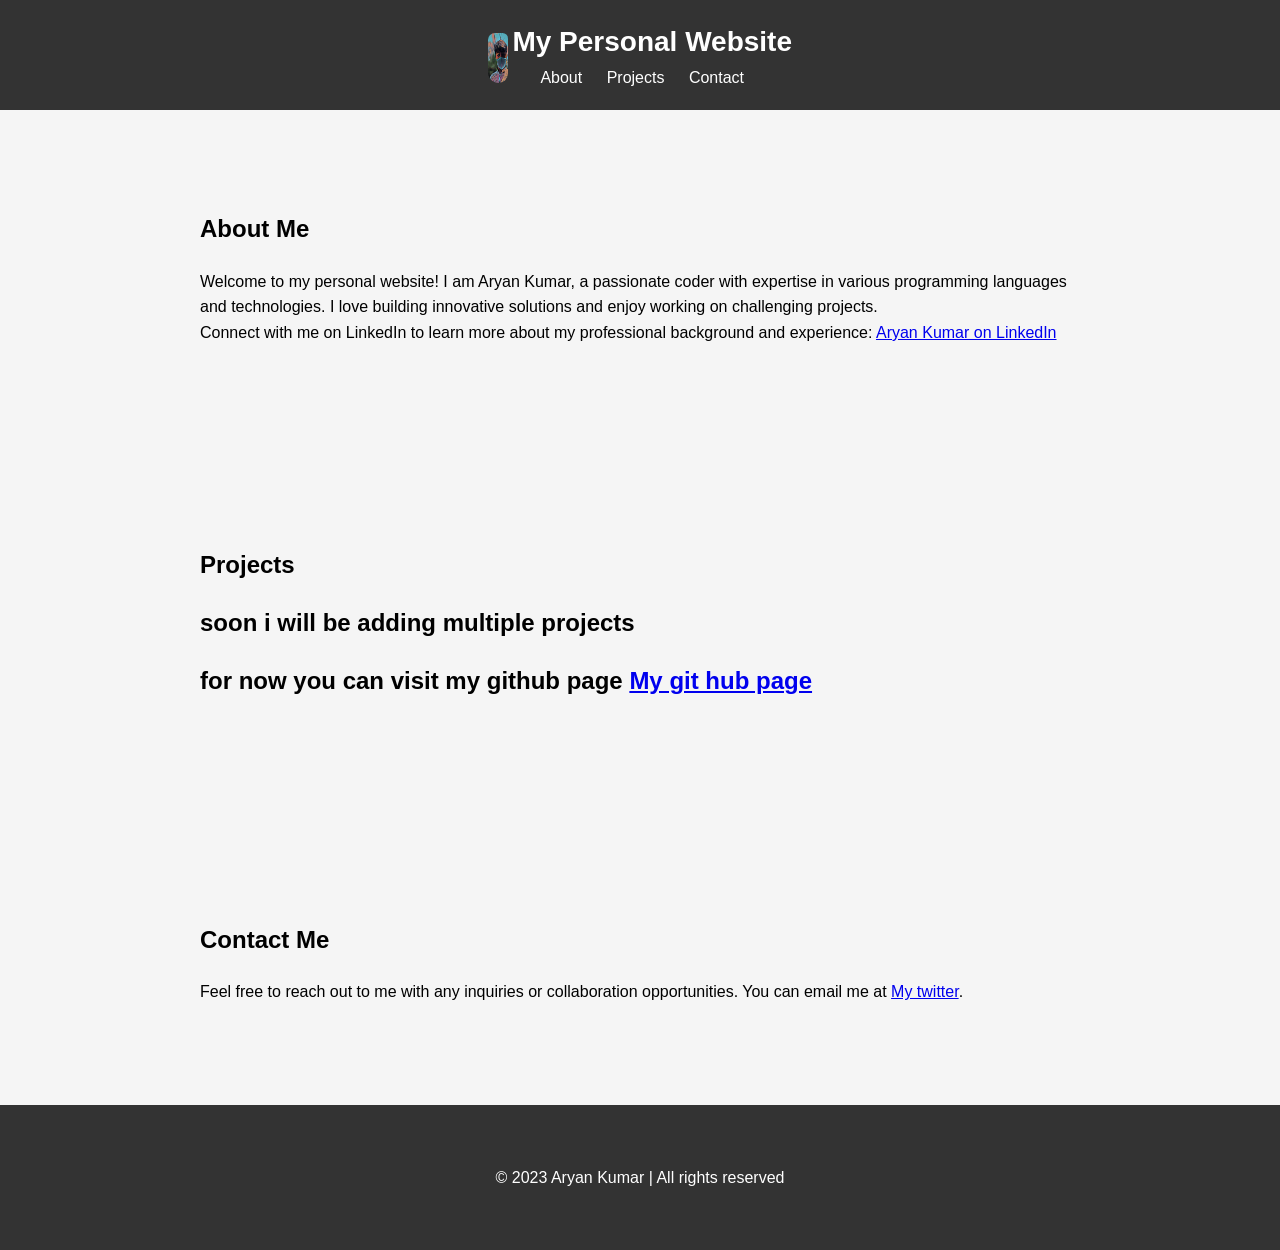
==== index.html @ a56e7933 "Add files via upload" ====
<!DOCTYPE html>
<html lang="en">
<head>
  <meta charset="UTF-8">
  <meta name="viewport" content="width=device-width, initial-scale=1.0">
  <link rel="stylesheet" href="styles.css">
  <title>My Personal Website</title>
</head>
<body>
  <header>
    <img class="picedit" src="IMG_ARYAN lol1.ico"/>
    <div class="topbarsection">
      <h1>My Personal Website</h1>
      <nav>
        <ul>
          <li><a href="#about">About</a></li>
          <li><a href="#projects">Projects</a></li>
          <li><a href="#contact">Contact</a></li>
        </ul>
      </nav>
    </div>
  </header>

  <section id="about">
    <div class="container">
      <h2>About Me</h2>
      <p>
        Welcome to my personal website! I am Aryan Kumar, a passionate coder with expertise in various programming languages and technologies. I love building innovative solutions and enjoy working on challenging projects.
      </p>
      <p>
        Connect with me on LinkedIn to learn more about my professional background and experience:
         <a href="https://in.linkedin.com/in/aryankumarakj?trk=profile-badge" target=”_blank”>Aryan Kumar on LinkedIn</a>
      </p>
              
    </div>
  </section>

  <section id="projects">
    <div class="container">
      <h2>Projects</h2>
      <!-- Add your projects here -->
      <h2>soon i will be adding multiple projects</h2>
      <h2>for now you can visit my github page <a href="http://github.com/aryankumarakj" target=”_blank”>My git hub page</a></h2>
    </div>
  </section>

  <section id="contact">
    <div class="container">
      <h2>Contact Me</h2>
      <p>
        Feel free to reach out to me with any inquiries or collaboration opportunities. You can email me at <a href="https://twitter.com/aryankumarakj">My twitter</a>.
      </p>
    </div>
  </section>

  <footer>
    <div class="container">
      &copy; 2023 Aryan Kumar | All rights reserved
    </div>
  </footer>

  <script src="script.js"></script>
</body>
</html>
---- styles.css ----
/* Reset some default styles */
* {
    margin: 0;
    padding: 0;
    box-sizing: border-box;
  }
  
  body {
    font-family: Arial, sans-serif;
    line-height: 1.6;
    background-color: #f5f5f5;
  }
  
  .container {
    max-width: 960px;
    margin: 0 auto;
    padding: 40px;
  }
  
  header {
    width: 100%;
    background-color: #333;
    color: #fff;
    padding: 20px;
    text-align: center;
  }
  
  header h1 {
    font-size: 28px;
    margin: 0;
  }
 
 .picedit{
    height:50px;
    width:20px;
    border-radius:10px 8px 14px 15px;
    filter: blur(0.1px);
  }
  .topbarsection{
    display: inline-block;
  }
  nav ul {
    list-style-type: none;
  }
  
  nav ul li {
    display: inline;
    margin-right: 20px;
  }
  
  nav ul li a {
    color: #fff;
    text-decoration: none;
  }
  
  section {
    padding: 60px 0;
  }
  
  section h2 {
    font-size: 24px;
    margin-bottom: 20px;
  }
  
  footer {
    background-color: #333;
    color: #fff;
    padding: 20px;
    text-align: center;
  }
  
  footer a {
    color: #fff;
    text-decoration: none;
  }
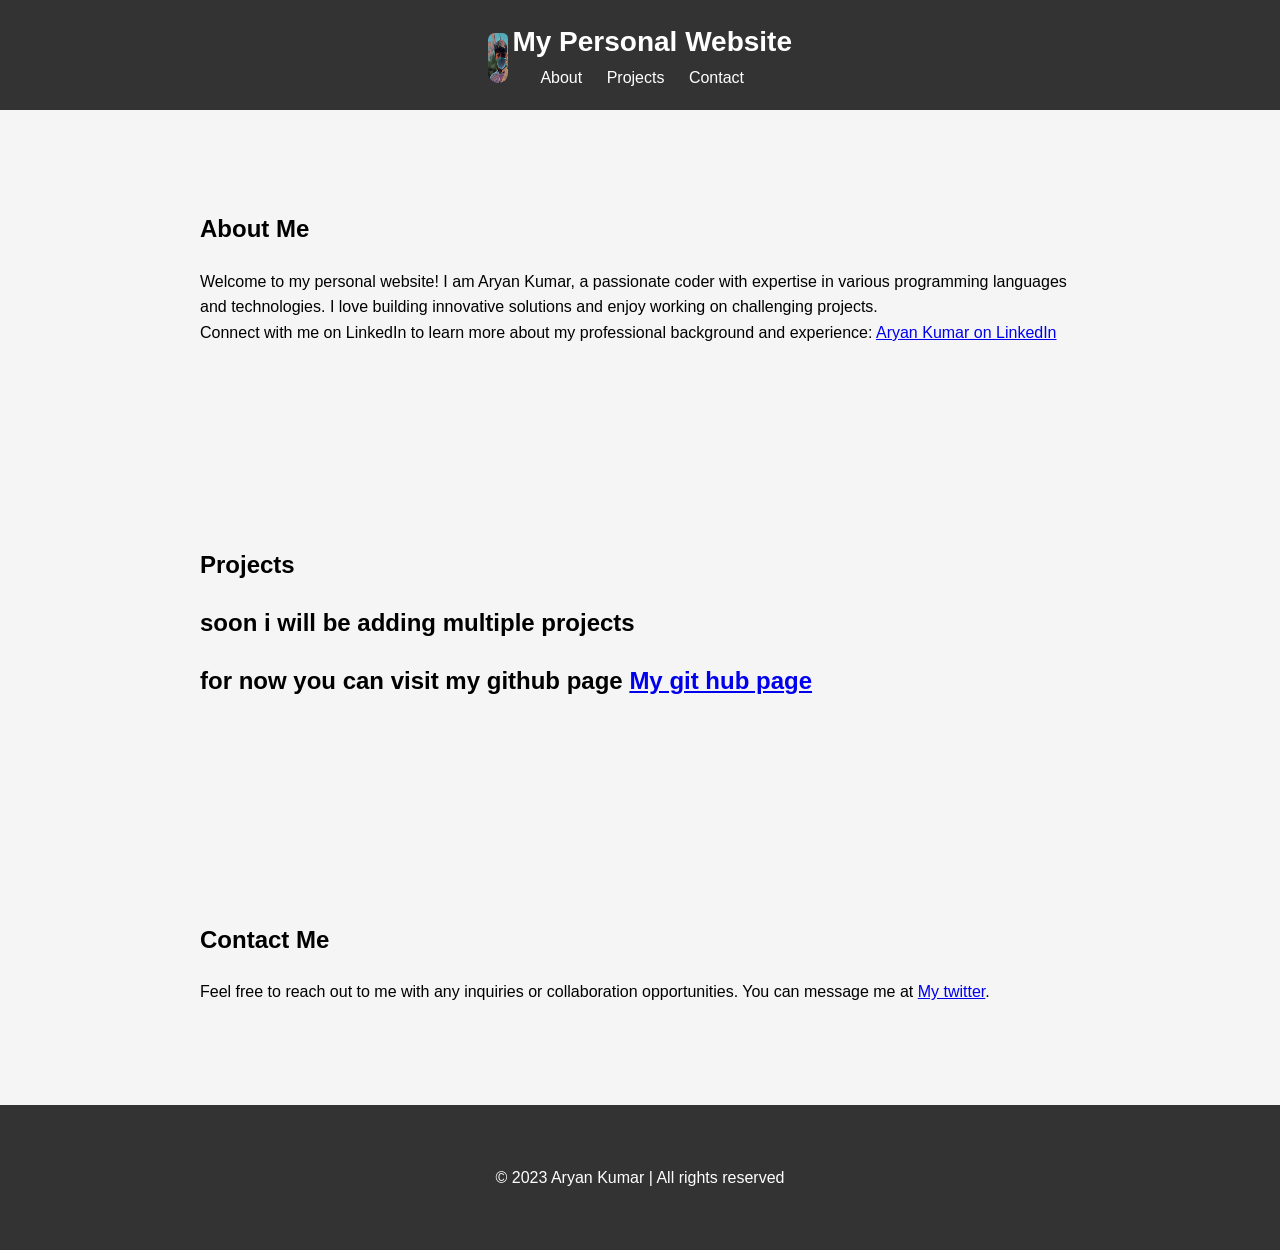
==== commit 832f42fc: "Update index.html" ====
--- a/index.html
+++ b/index.html
@@ -48,7 +48,7 @@
     <div class="container">
       <h2>Contact Me</h2>
       <p>
-        Feel free to reach out to me with any inquiries or collaboration opportunities. You can email me at <a href="https://twitter.com/aryankumarakj">My twitter</a>.
+        Feel free to reach out to me with any inquiries or collaboration opportunities. You can message me at <a href="https://twitter.com/aryankumarakj">My twitter</a>.
       </p>
     </div>
   </section>
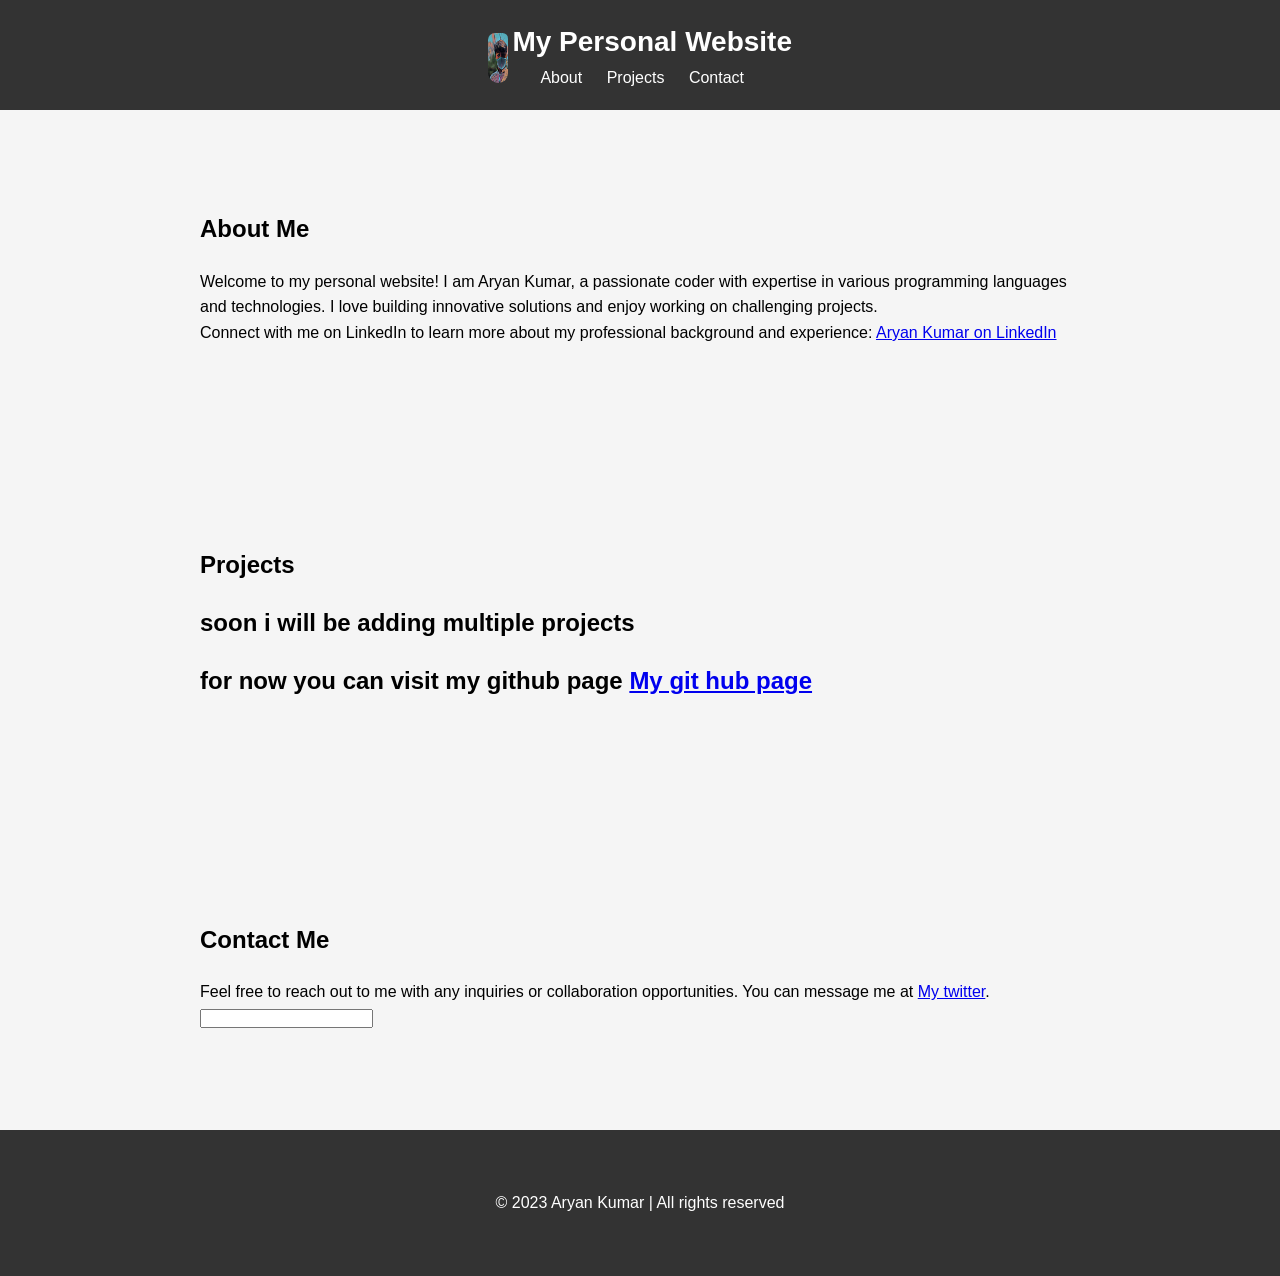
==== commit e3a66b03: "Update index.html" ====
--- a/index.html
+++ b/index.html
@@ -50,6 +50,7 @@
       <p>
         Feel free to reach out to me with any inquiries or collaboration opportunities. You can message me at <a href="https://twitter.com/aryankumarakj">My twitter</a>.
       </p>
+      <input> </input>
     </div>
   </section>
 
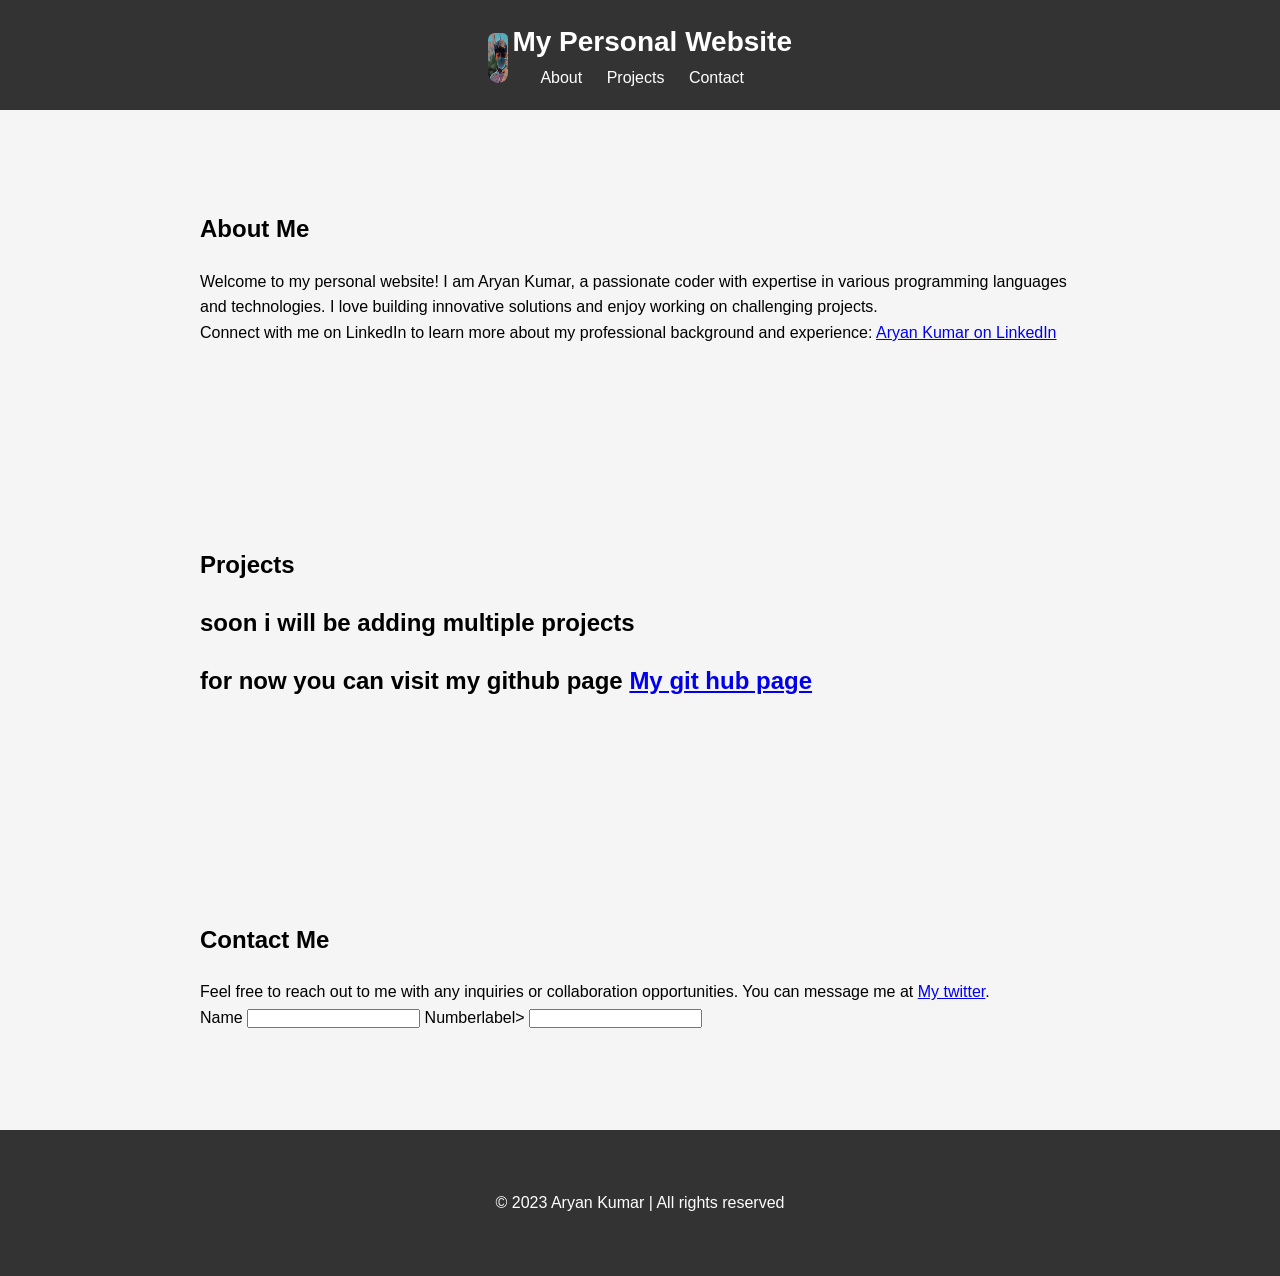
==== commit 292f22e0: "Update index.html just bit change" ====
--- a/index.html
+++ b/index.html
@@ -50,7 +50,11 @@
       <p>
         Feel free to reach out to me with any inquiries or collaboration opportunities. You can message me at <a href="https://twitter.com/aryankumarakj">My twitter</a>.
       </p>
-      <input> </input>
+      <label for=name value="Name" >Name </label>
+      <input type="text"   required />
+      <label for=number value="number">Number</label>label>
+      <input type="number"  maxlength=10 required />
+      
     </div>
   </section>
 
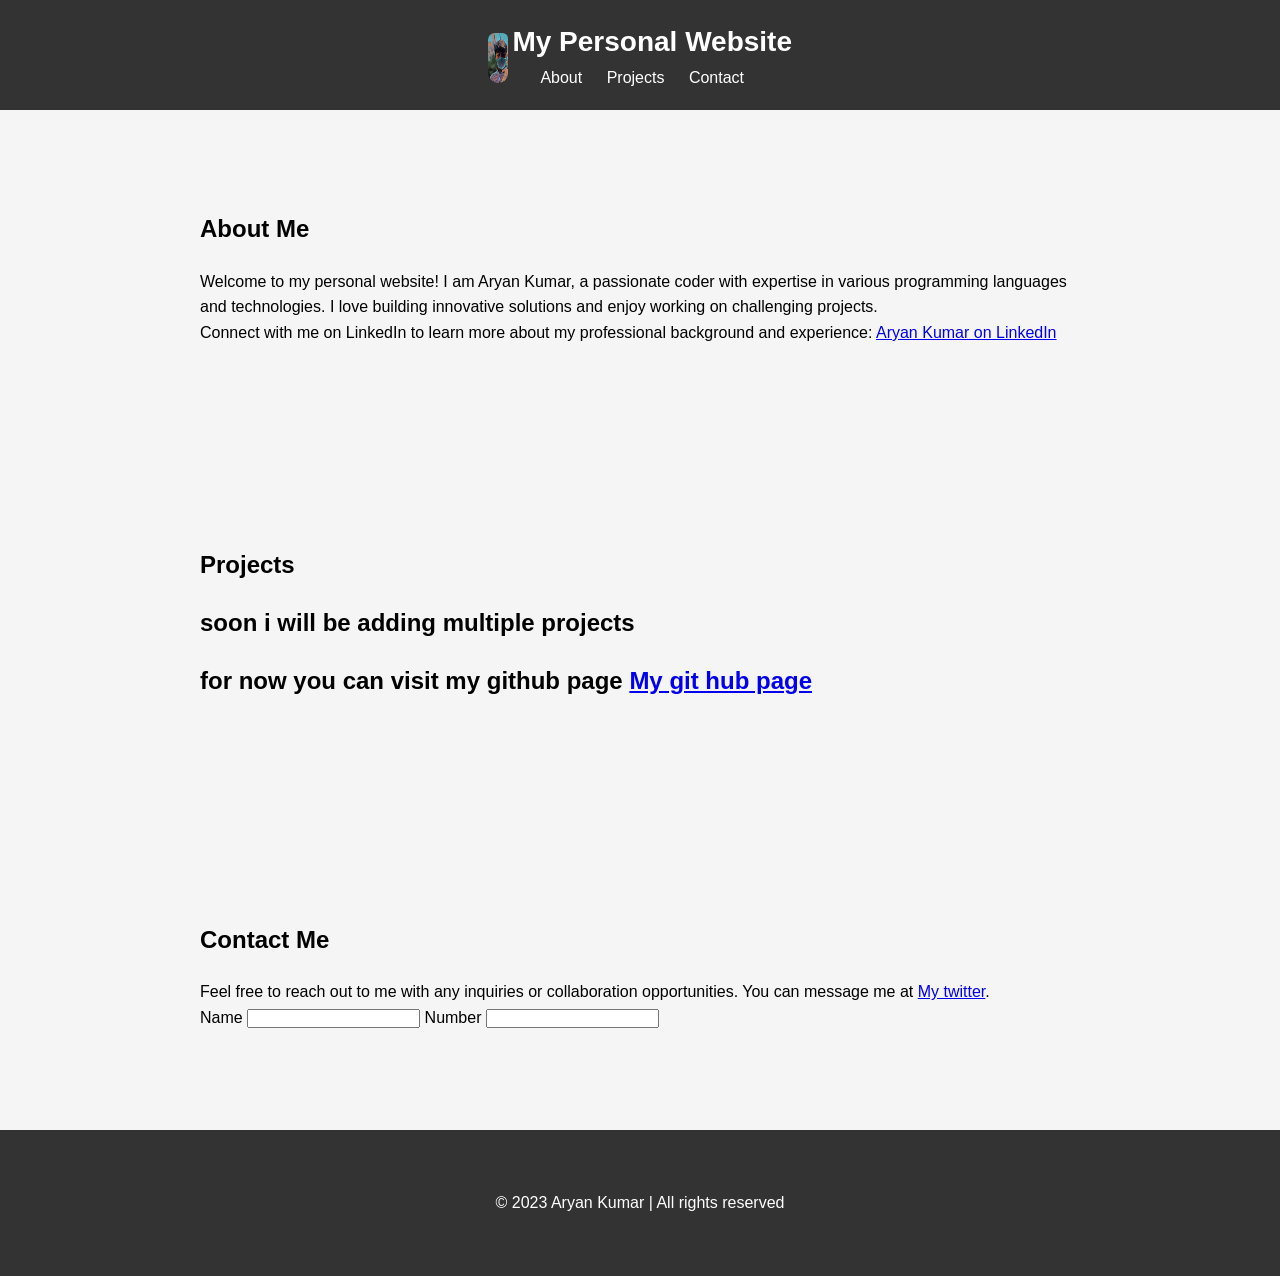
==== commit 7f0c48a3: "Update index.html" ====
--- a/index.html
+++ b/index.html
@@ -52,7 +52,7 @@
       </p>
       <label for=name value="Name" >Name </label>
       <input type="text"   required />
-      <label for=number value="number">Number</label>label>
+      <label for=number value="number">Number</label>
       <input type="number"  maxlength=10 required />
       
     </div>
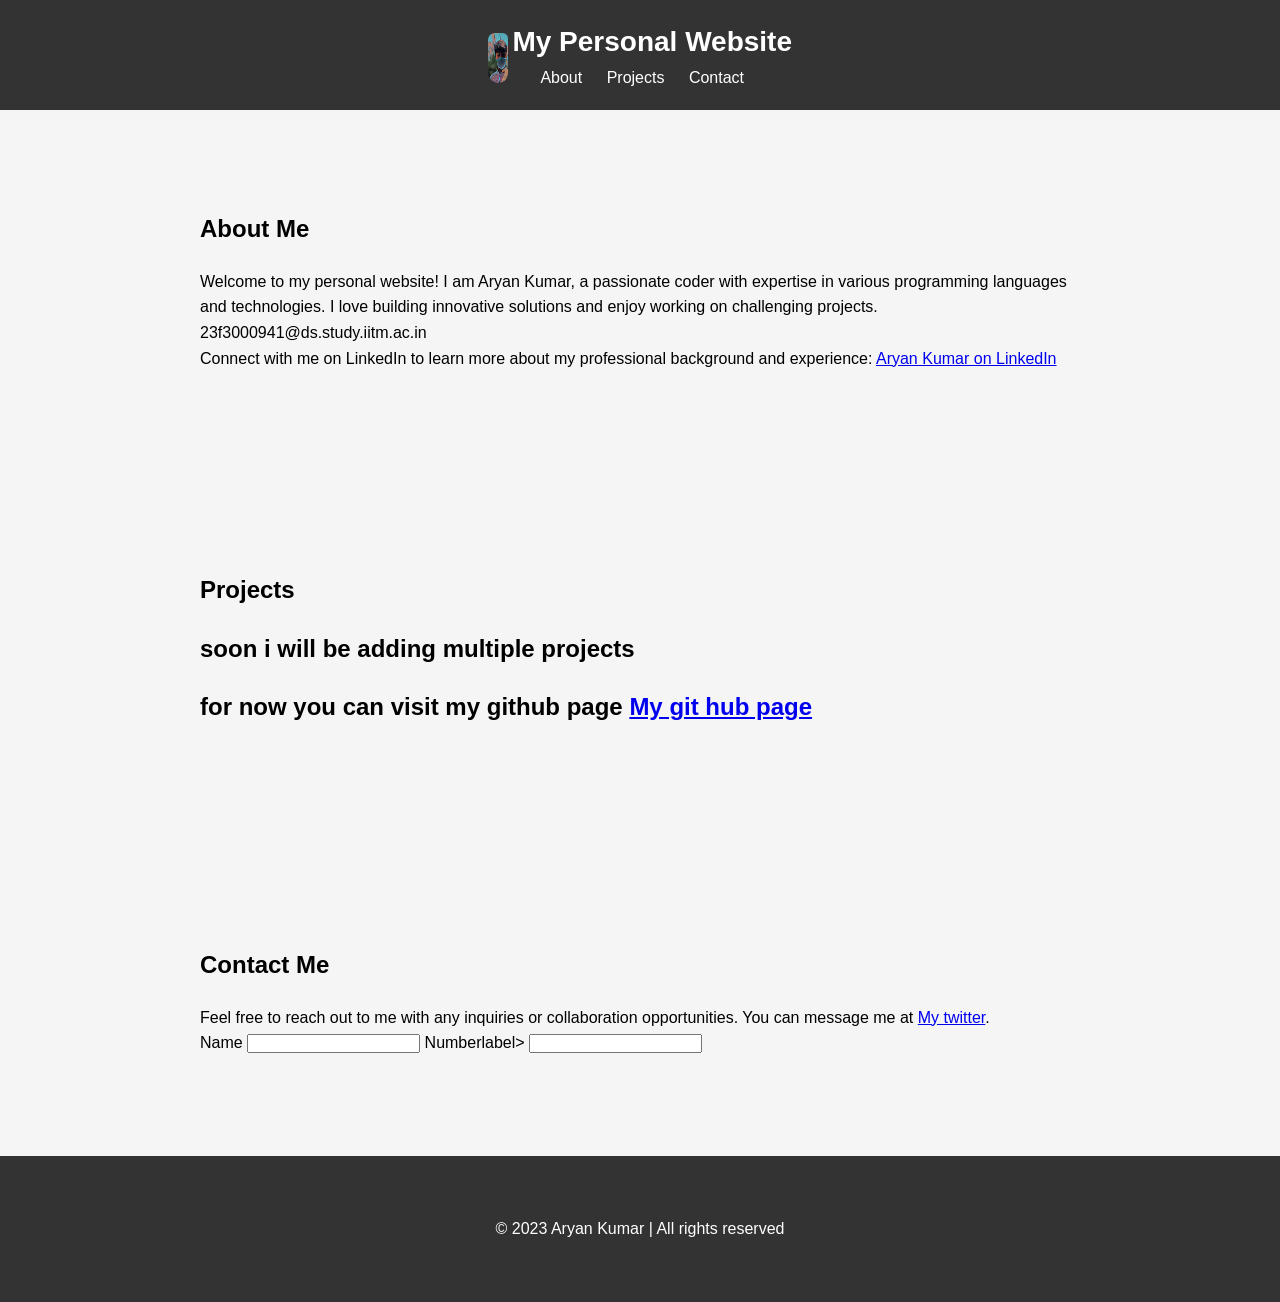
==== commit 424c23c5: "Update index.html" ====
--- a/index.html
+++ b/index.html
@@ -27,6 +27,7 @@
       <p>
         Welcome to my personal website! I am Aryan Kumar, a passionate coder with expertise in various programming languages and technologies. I love building innovative solutions and enjoy working on challenging projects.
       </p>
+      <!--email_off-->23f3000941@ds.study.iitm.ac.in<!--/email_off-->
       <p>
         Connect with me on LinkedIn to learn more about my professional background and experience:
          <a href="https://in.linkedin.com/in/aryankumarakj?trk=profile-badge" target=”_blank”>Aryan Kumar on LinkedIn</a>
@@ -52,7 +53,7 @@
       </p>
       <label for=name value="Name" >Name </label>
       <input type="text"   required />
-      <label for=number value="number">Number</label>
+      <label for=number value="number">Number</label>label>
       <input type="number"  maxlength=10 required />
       
     </div>
@@ -67,3 +68,4 @@
   <script src="script.js"></script>
 </body>
 </html>
+
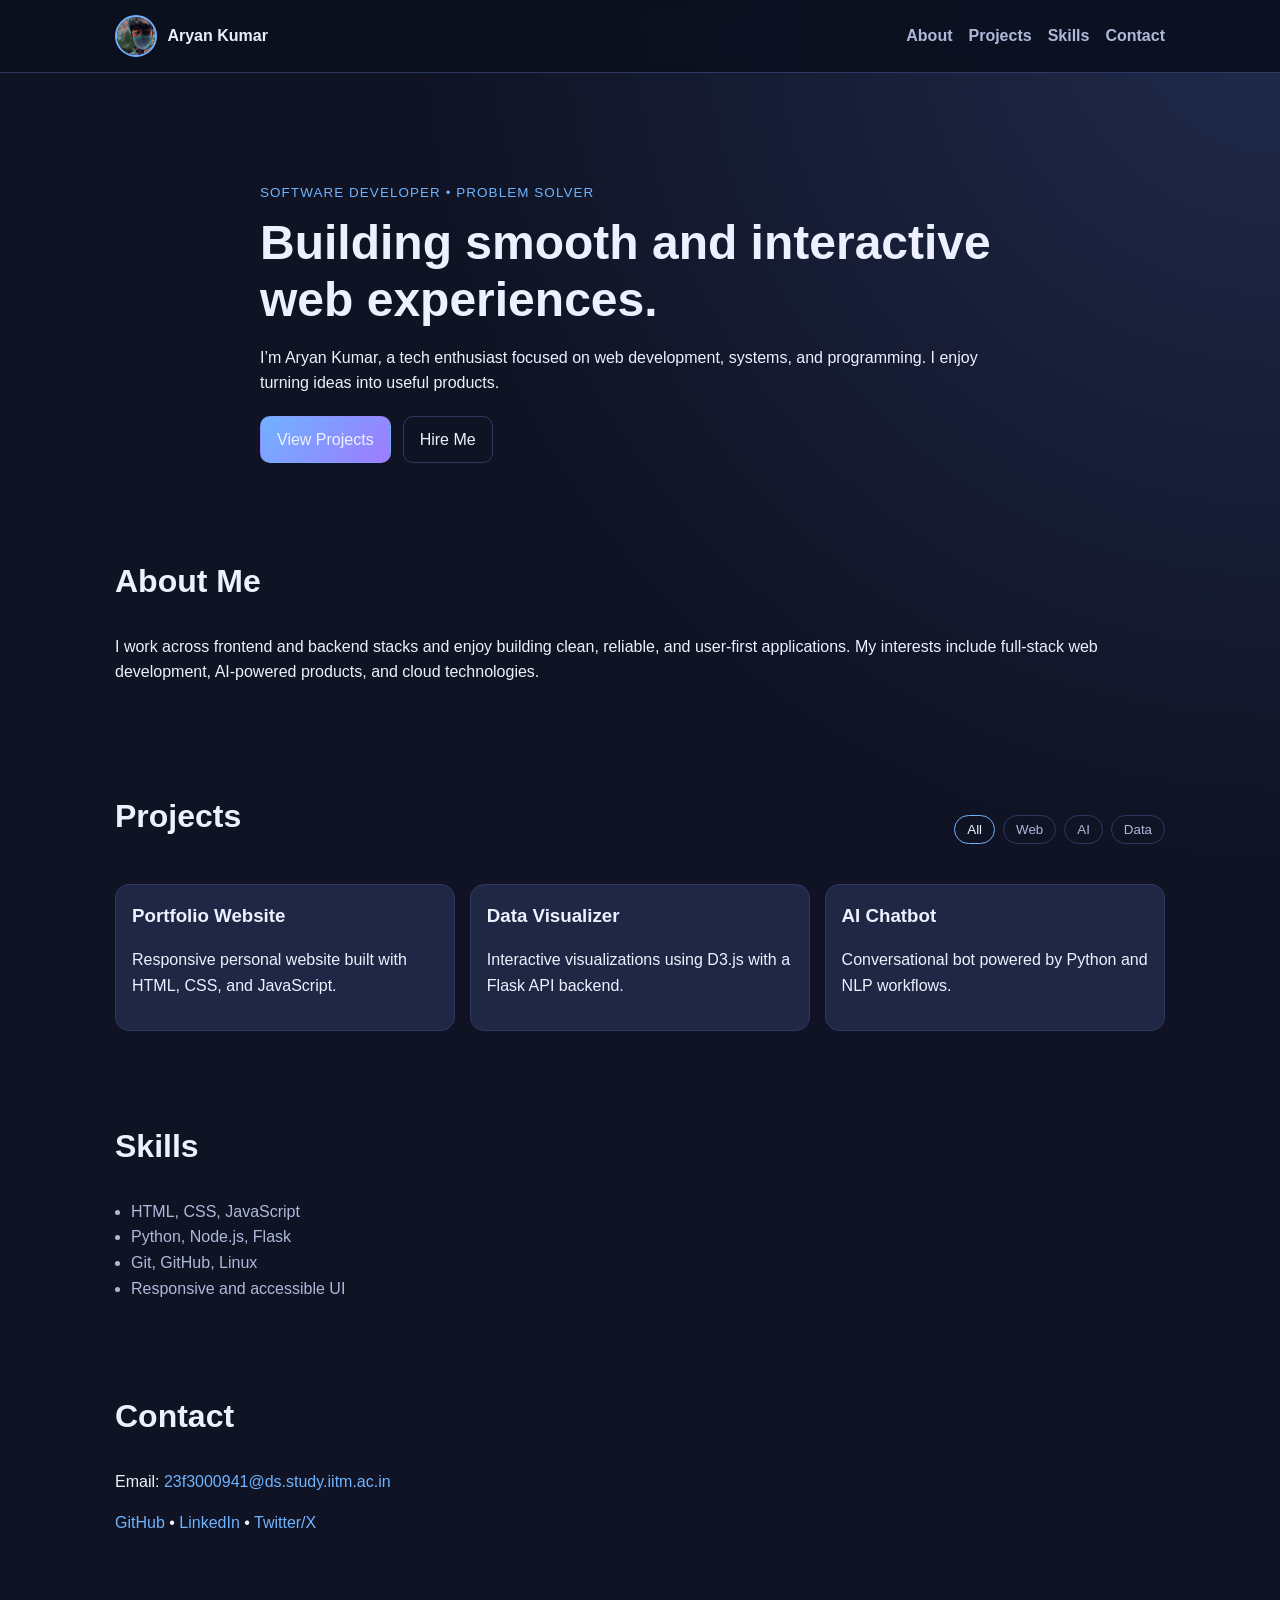
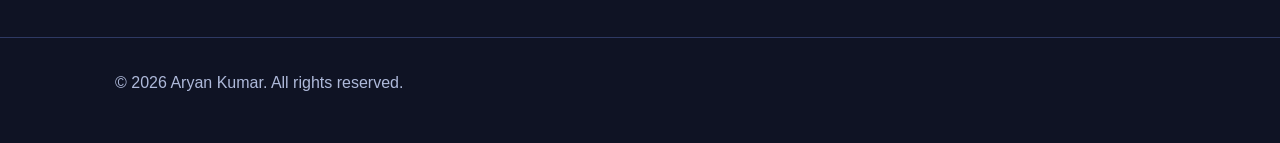
==== commit 85298491: "Merge website files into one interactive single-page resume Agent-Logs-Url: https://github.com/aryan" ====
--- a/index.html
+++ b/index.html
@@ -1,71 +1,160 @@
-<!DOCTYPE html>
-<html lang="en">
-<head>
-  <meta charset="UTF-8">
-  <meta name="viewport" content="width=device-width, initial-scale=1.0">
-  <link rel="stylesheet" href="styles.css">
-  <title>My Personal Website</title>
-</head>
-<body>
-  <header>
-    <img class="picedit" src="IMG_ARYAN lol1.ico"/>
-    <div class="topbarsection">
-      <h1>My Personal Website</h1>
-      <nav>
-        <ul>
-          <li><a href="#about">About</a></li>
-          <li><a href="#projects">Projects</a></li>
-          <li><a href="#contact">Contact</a></li>
-        </ul>
-      </nav>
-    </div>
-  </header>
+<!DOCTYPE html>
+<html lang="en">
+<head>
+  <meta charset="UTF-8">
+  <meta name="viewport" content="width=device-width, initial-scale=1.0">
+  <meta name="description" content="Aryan Kumar - personal resume website">
+  <title>Aryan Kumar | Resume</title>
+  <link rel="stylesheet" href="styles.css">
+</head>
+<body>
+  <header class="site-header">
+    <div class="container header-content">
+      <a class="brand" href="#home">
+        <img class="avatar" src="IMG_ARYAN lol1.ico" alt="Aryan Kumar">
+        <span>Aryan Kumar</span>
+      </a>
+      <button class="menu-toggle" aria-label="Toggle menu" aria-expanded="false">☰</button>
+      <nav class="nav" aria-label="Primary">
+        <a href="#about">About</a>
+        <a href="#projects">Projects</a>
+        <a href="#skills">Skills</a>
+        <a href="#contact">Contact</a>
+      </nav>
+    </div>
+  </header>
+
+  <main id="home">
+    <section class="hero reveal">
+      <div class="container hero-content">
+        <p class="eyebrow">Software Developer • Problem Solver</p>
+        <h1>Building smooth and interactive web experiences.</h1>
+        <p>
+          I’m Aryan Kumar, a tech enthusiast focused on web development, systems, and programming.
+          I enjoy turning ideas into useful products.
+        </p>
+        <div class="hero-actions">
+          <a class="btn primary" href="#projects">View Projects</a>
+          <a class="btn" href="#contact">Hire Me</a>
+        </div>
+      </div>
+    </section>
+
+    <section id="about" class="section reveal">
+      <div class="container">
+        <h2>About Me</h2>
+        <p>
+          I work across frontend and backend stacks and enjoy building clean, reliable, and user-first applications.
+          My interests include full-stack web development, AI-powered products, and cloud technologies.
+        </p>
+      </div>
+    </section>
+
+    <section id="projects" class="section reveal">
+      <div class="container">
+        <div class="section-head">
+          <h2>Projects</h2>
+          <div class="filters" role="group" aria-label="Project filter">
+            <button class="filter active" data-filter="all">All</button>
+            <button class="filter" data-filter="web">Web</button>
+            <button class="filter" data-filter="ai">AI</button>
+            <button class="filter" data-filter="data">Data</button>
+          </div>
+        </div>
+
+        <div class="cards" id="project-cards">
+          <article class="card" data-tags="web">
+            <h3>Portfolio Website</h3>
+            <p>Responsive personal website built with HTML, CSS, and JavaScript.</p>
+          </article>
+          <article class="card" data-tags="web data">
+            <h3>Data Visualizer</h3>
+            <p>Interactive visualizations using D3.js with a Flask API backend.</p>
+          </article>
+          <article class="card" data-tags="ai">
+            <h3>AI Chatbot</h3>
+            <p>Conversational bot powered by Python and NLP workflows.</p>
+          </article>
+        </div>
+      </div>
+    </section>
+
+    <section id="skills" class="section reveal">
+      <div class="container">
+        <h2>Skills</h2>
+        <ul class="skills-list">
+          <li>HTML, CSS, JavaScript</li>
+          <li>Python, Node.js, Flask</li>
+          <li>Git, GitHub, Linux</li>
+          <li>Responsive and accessible UI</li>
+        </ul>
+      </div>
+    </section>
+
+    <section id="contact" class="section reveal">
+      <div class="container">
+        <h2>Contact</h2>
+        <p>Email: <a href="mailto:23f3000941@ds.study.iitm.ac.in">23f3000941@ds.study.iitm.ac.in</a></p>
+        <p>
+          <a href="https://github.com/aryankumarakj" target="_blank" rel="noopener noreferrer">GitHub</a> •
+          <a href="https://in.linkedin.com/in/aryankumarakj?trk=profile-badge" target="_blank" rel="noopener noreferrer">LinkedIn</a> •
+          <a href="https://twitter.com/aryankumarakj" target="_blank" rel="noopener noreferrer">Twitter/X</a>
+        </p>
+      </div>
+    </section>
+  </main>
+
+  <footer class="site-footer">
+    <div class="container">
+      <p>© <span id="year"></span> Aryan Kumar. All rights reserved.</p>
+    </div>
+  </footer>
+
+  <script>
+    const menuToggle = document.querySelector('.menu-toggle');
+    const nav = document.querySelector('.nav');
+    const navLinks = [...document.querySelectorAll('.nav a')];
+
+    menuToggle.addEventListener('click', () => {
+      const expanded = menuToggle.getAttribute('aria-expanded') === 'true';
+      menuToggle.setAttribute('aria-expanded', String(!expanded));
+      nav.classList.toggle('open');
+    });
+
+    navLinks.forEach((link) => {
+      link.addEventListener('click', () => {
+        nav.classList.remove('open');
+        menuToggle.setAttribute('aria-expanded', 'false');
+      });
+    });
+
+    const filters = [...document.querySelectorAll('.filter')];
+    const cards = [...document.querySelectorAll('#project-cards .card')];
+
+    filters.forEach((button) => {
+      button.addEventListener('click', () => {
+        filters.forEach((b) => b.classList.remove('active'));
+        button.classList.add('active');
+        const selected = button.dataset.filter;
+
+        cards.forEach((card) => {
+          const tags = card.dataset.tags || '';
+          const show = selected === 'all' || tags.includes(selected);
+          card.style.display = show ? 'block' : 'none';
+        });
+      });
+    });
+
+    const revealElements = document.querySelectorAll('.reveal');
+    const observer = new IntersectionObserver((entries) => {
+      entries.forEach((entry) => {
+        if (entry.isIntersecting) entry.target.classList.add('visible');
+      });
+    }, { threshold: 0.15 });
+    revealElements.forEach((item) => observer.observe(item));
+
+    document.getElementById('year').textContent = new Date().getFullYear();
+  </script>
+</body>
+</html>
 
-  <section id="about">
-    <div class="container">
-      <h2>About Me</h2>
-      <p>
-        Welcome to my personal website! I am Aryan Kumar, a passionate coder with expertise in various programming languages and technologies. I love building innovative solutions and enjoy working on challenging projects.
-      </p>
-      <!--email_off-->23f3000941@ds.study.iitm.ac.in<!--/email_off-->
-      <p>
-        Connect with me on LinkedIn to learn more about my professional background and experience:
-         <a href="https://in.linkedin.com/in/aryankumarakj?trk=profile-badge" target=”_blank”>Aryan Kumar on LinkedIn</a>
-      </p>
-              
-    </div>
-  </section>
-
-  <section id="projects">
-    <div class="container">
-      <h2>Projects</h2>
-      <!-- Add your projects here -->
-      <h2>soon i will be adding multiple projects</h2>
-      <h2>for now you can visit my github page <a href="http://github.com/aryankumarakj" target=”_blank”>My git hub page</a></h2>
-    </div>
-  </section>
-
-  <section id="contact">
-    <div class="container">
-      <h2>Contact Me</h2>
-      <p>
-        Feel free to reach out to me with any inquiries or collaboration opportunities. You can message me at <a href="https://twitter.com/aryankumarakj">My twitter</a>.
-      </p>
-      <label for=name value="Name" >Name </label>
-      <input type="text"   required />
-      <label for=number value="number">Number</label>label>
-      <input type="number"  maxlength=10 required />
-      
-    </div>
-  </section>
-
-  <footer>
-    <div class="container">
-      &copy; 2023 Aryan Kumar | All rights reserved
-    </div>
-  </footer>
-
-  <script src="script.js"></script>
-</body>
-</html>
-
--- a/styles.css
+++ b/styles.css
@@ -1,76 +1,250 @@
-/* Reset some default styles */
-* {
-    margin: 0;
-    padding: 0;
-    box-sizing: border-box;
-  }
-  
-  body {
-    font-family: Arial, sans-serif;
-    line-height: 1.6;
-    background-color: #f5f5f5;
-  }
-  
-  .container {
-    max-width: 960px;
-    margin: 0 auto;
-    padding: 40px;
-  }
-  
-  header {
-    width: 100%;
-    background-color: #333;
-    color: #fff;
-    padding: 20px;
-    text-align: center;
-  }
-  
-  header h1 {
-    font-size: 28px;
-    margin: 0;
-  }
- 
- .picedit{
-    height:50px;
-    width:20px;
-    border-radius:10px 8px 14px 15px;
-    filter: blur(0.1px);
-  }
-  .topbarsection{
-    display: inline-block;
-  }
-  nav ul {
-    list-style-type: none;
-  }
-  
-  nav ul li {
-    display: inline;
-    margin-right: 20px;
-  }
-  
-  nav ul li a {
-    color: #fff;
-    text-decoration: none;
-  }
-  
-  section {
-    padding: 60px 0;
-  }
-  
-  section h2 {
-    font-size: 24px;
-    margin-bottom: 20px;
-  }
-  
-  footer {
-    background-color: #333;
-    color: #fff;
-    padding: 20px;
-    text-align: center;
-  }
-  
-  footer a {
-    color: #fff;
-    text-decoration: none;
-  }
-  +:root {
+  --bg: #0f1324;
+  --bg-soft: #171d34;
+  --card: #1f2745;
+  --text: #edf1ff;
+  --muted: #aeb9da;
+  --accent: #6fb3ff;
+  --accent-2: #9d7bff;
+  --border: #2e3963;
+}
+
+* {
+  box-sizing: border-box;
+}
+
+html {
+  scroll-behavior: smooth;
+}
+
+body {
+  margin: 0;
+  font-family: Inter, Segoe UI, Roboto, Arial, sans-serif;
+  line-height: 1.6;
+  color: var(--text);
+  background: radial-gradient(circle at top right, #202a4b, var(--bg) 40%);
+}
+
+a {
+  color: var(--accent);
+  text-decoration: none;
+}
+
+a:hover {
+  text-decoration: underline;
+}
+
+.container {
+  width: min(1050px, 92%);
+  margin: 0 auto;
+}
+
+.site-header {
+  position: sticky;
+  top: 0;
+  z-index: 20;
+  background: rgba(12, 16, 30, 0.9);
+  backdrop-filter: blur(8px);
+  border-bottom: 1px solid var(--border);
+}
+
+.header-content {
+  min-height: 72px;
+  display: flex;
+  justify-content: space-between;
+  align-items: center;
+  gap: 1rem;
+}
+
+.brand {
+  display: inline-flex;
+  align-items: center;
+  gap: 0.65rem;
+  color: var(--text);
+  text-decoration: none;
+  font-weight: 700;
+}
+
+.avatar {
+  width: 42px;
+  height: 42px;
+  border-radius: 50%;
+  object-fit: cover;
+  border: 2px solid var(--accent);
+}
+
+.menu-toggle {
+  display: none;
+  font-size: 1.3rem;
+  color: var(--text);
+  background: transparent;
+  border: 1px solid var(--border);
+  border-radius: 8px;
+  padding: 0.35rem 0.6rem;
+}
+
+.nav {
+  display: flex;
+  gap: 1rem;
+}
+
+.nav a {
+  color: var(--muted);
+  font-weight: 600;
+}
+
+.nav a:hover {
+  color: var(--text);
+  text-decoration: none;
+}
+
+.hero {
+  padding: 6rem 0 3rem;
+}
+
+.hero-content {
+  max-width: 760px;
+}
+
+.eyebrow {
+  color: var(--accent);
+  letter-spacing: 0.08em;
+  text-transform: uppercase;
+  font-size: 0.84rem;
+  margin-bottom: 0.6rem;
+}
+
+h1 {
+  font-size: clamp(1.9rem, 4vw, 3rem);
+  margin: 0 0 1rem;
+  line-height: 1.2;
+}
+
+.hero-actions {
+  display: flex;
+  gap: 0.75rem;
+  flex-wrap: wrap;
+  margin-top: 1.25rem;
+}
+
+.btn {
+  border: 1px solid var(--border);
+  padding: 0.62rem 1rem;
+  border-radius: 10px;
+  color: var(--text);
+  transition: transform 0.2s ease, border-color 0.2s ease;
+}
+
+.btn.primary {
+  background: linear-gradient(135deg, var(--accent), var(--accent-2));
+  border-color: transparent;
+}
+
+.btn:hover {
+  text-decoration: none;
+  transform: translateY(-1px);
+}
+
+.section {
+  padding: 2.8rem 0;
+}
+
+h2 {
+  margin-top: 0;
+  font-size: clamp(1.35rem, 3vw, 2rem);
+}
+
+.section-head {
+  display: flex;
+  justify-content: space-between;
+  gap: 1rem;
+  align-items: center;
+  flex-wrap: wrap;
+}
+
+.filters {
+  display: flex;
+  flex-wrap: wrap;
+  gap: 0.5rem;
+}
+
+.filter {
+  border: 1px solid var(--border);
+  background: transparent;
+  color: var(--muted);
+  border-radius: 999px;
+  padding: 0.35rem 0.75rem;
+  cursor: pointer;
+}
+
+.filter.active,
+.filter:hover {
+  color: var(--text);
+  border-color: var(--accent);
+}
+
+.cards {
+  margin-top: 1rem;
+  display: grid;
+  grid-template-columns: repeat(auto-fit, minmax(220px, 1fr));
+  gap: 0.9rem;
+}
+
+.card {
+  border: 1px solid var(--border);
+  border-radius: 14px;
+  padding: 1rem;
+  background: var(--card);
+}
+
+.card h3 {
+  margin-top: 0;
+  margin-bottom: 0.5rem;
+}
+
+.skills-list {
+  padding-left: 1rem;
+  margin: 0;
+  color: var(--muted);
+}
+
+.site-footer {
+  border-top: 1px solid var(--border);
+  margin-top: 2.5rem;
+  padding: 1rem 0 2rem;
+  color: var(--muted);
+}
+
+.reveal {
+  opacity: 0;
+  transform: translateY(16px);
+  transition: opacity 0.6s ease, transform 0.6s ease;
+}
+
+.reveal.visible {
+  opacity: 1;
+  transform: translateY(0);
+}
+
+@media (max-width: 760px) {
+  .menu-toggle {
+    display: inline-block;
+  }
+
+  .nav {
+    position: absolute;
+    top: 72px;
+    left: 0;
+    right: 0;
+    background: #10172d;
+    border-bottom: 1px solid var(--border);
+    display: none;
+    flex-direction: column;
+    padding: 0.8rem 4%;
+  }
+
+  .nav.open {
+    display: flex;
+  }
+}
+  
